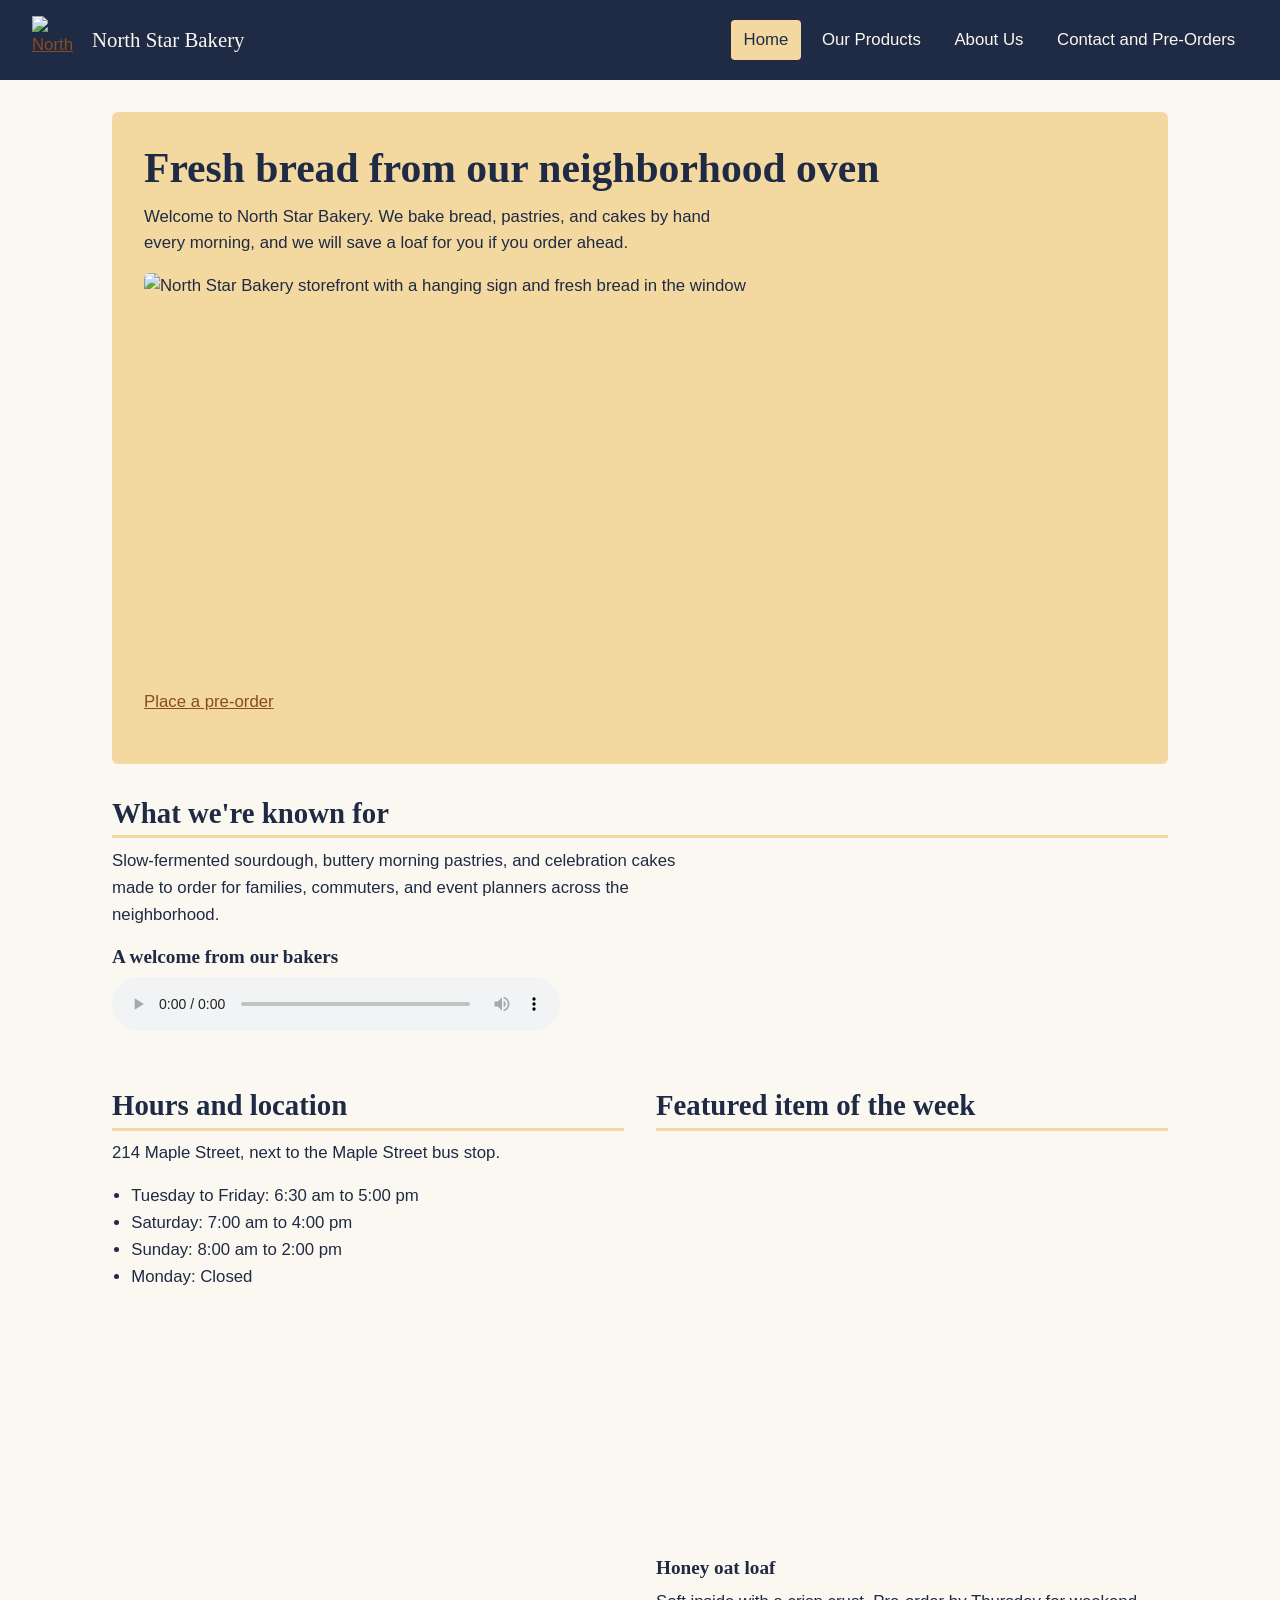
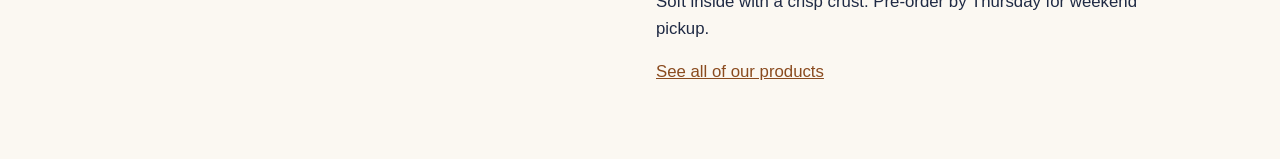
==== index.html @ b234335e "Add files via upload" ====
<!DOCTYPE html>
<html lang="en">
<head>
  <meta charset="UTF-8">
  <meta name="viewport" content="width=device-width, initial-scale=1.0">
  <title>Home | North Star Bakery</title>
  <link rel="stylesheet" href="styles.css">
</head>
<body>
  <header>
    <div class="brand">
      <a href="index.html"><img src="images/bakery-logo.png" alt="North Star Bakery logo, a star above a loaf of bread" width="64" height="64"></a>
      <p>North Star Bakery</p>
    </div>
    <nav aria-label="Main navigation">
      <ul>
        <li><a href="index.html" aria-current="page">Home</a></li>
        <li><a href="products.html">Our Products</a></li>
        <li><a href="about.html">About Us</a></li>
        <li><a href="contact.html">Contact and Pre-Orders</a></li>
      </ul>
    </nav>
  </header>
  <main>
    <section class="hero">
      <h1>Fresh bread from our neighborhood oven</h1>
      <p>Welcome to North Star Bakery. We bake bread, pastries, and cakes by hand every morning, and we will save a loaf for you if you order ahead.</p>
      <img src="images/bakery-storefront.jpg" alt="North Star Bakery storefront with a hanging sign and fresh bread in the window" width="640" height="400">
      <p><a href="contact.html">Place a pre-order</a></p>
    </section>

    <section>
      <h2>What we're known for</h2>
      <p>Slow-fermented sourdough, buttery morning pastries, and celebration cakes made to order for families, commuters, and event planners across the neighborhood.</p>
      <h3>A welcome from our bakers</h3>
      <audio controls>
        <source src="media/bakery-welcome.mp3" type="audio/mpeg">
        <p>Your browser does not support audio playback. The message says: we bake fresh every morning, and we are glad you stopped by. <a href="media/bakery-welcome.mp3">Download the audio file</a>.</p>
      </audio>
    </section>

    <div class="split">
      <section>
        <h2>Hours and location</h2>
        <p>214 Maple Street, next to the Maple Street bus stop.</p>
        <ul>
          <li>Tuesday to Friday: 6:30 am to 5:00 pm</li>
          <li>Saturday: 7:00 am to 4:00 pm</li>
          <li>Sunday: 8:00 am to 2:00 pm</li>
          <li>Monday: Closed</li>
        </ul>
      </section>

      <section>
        <h2>Featured item of the week</h2>
        <picture>
          <source media="(min-width: 48em)" srcset="images/bakery-feature-large.jpg">
          <img src="images/bakery-feature-small.jpg" alt="Golden honey oat loaf resting on a wooden board" width="400" height="300">
        </picture>
        <h3>Honey oat loaf</h3>
        <p>Soft inside with a crisp crust. Pre-order by Thursday for weekend pickup.</p>
        <p><a href="products.html">See all of our products</a></p>
      </section>
    </div>
  </main>
  <footer>
    <p>North Star Bakery, 214 Maple Street. Open Tuesday to Sunday.</p>
    <p><a href="contact.html">Send us a pre-order request</a></p>
  </footer>
</body>
</html>
---- styles.css ----
:root {
  --navy: #1f2a44;
  --butter: #f3d9a0;
  --flour: #fbf8f2;
  --crust: #8a4b1f;
  --heading-font: Georgia, "Times New Roman", serif;
  --body-font: "Segoe UI", Arial, sans-serif;
}

*,
*::before,
*::after {
  box-sizing: border-box;
}

body {
  margin: 0;
  font-family: var(--body-font);
  font-size: 1.05rem;
  line-height: 1.6;
  color: var(--navy);
  background-color: var(--flour);
}

h1,
h2,
h3 {
  font-family: var(--heading-font);
  line-height: 1.2;
  margin: 0 0 0.6rem;
}

h1 {
  font-size: 2rem;
}

h2 {
  font-size: 1.5rem;
  border-bottom: 3px solid var(--butter);
  padding-bottom: 0.3rem;
}

h3 {
  font-size: 1.2rem;
}

p {
  margin: 0 0 1rem;
  max-width: 65ch;
}

ul {
  margin: 0 0 1rem;
  padding-left: 1.2rem;
}

a {
  color: var(--crust);
}

a:hover {
  color: var(--navy);
}

a:focus-visible,
button:focus-visible,
input:focus-visible,
select:focus-visible,
textarea:focus-visible {
  outline: 3px solid var(--crust);
  outline-offset: 2px;
}

img,
video {
  display: block;
  max-width: 100%;
  height: auto;
  border-radius: 6px;
  margin-bottom: 1rem;
}

audio {
  width: 100%;
  max-width: 28rem;
  margin-bottom: 1rem;
}

header {
  display: flex;
  flex-direction: column;
  gap: 0.75rem;
  padding: 1rem;
  background-color: var(--navy);
  color: var(--flour);
}

.brand {
  display: flex;
  align-items: center;
  gap: 0.75rem;
}

.brand img {
  width: 48px;
  height: 48px;
  margin: 0;
  border-radius: 0;
}

.brand p {
  margin: 0;
  font-family: var(--heading-font);
  font-size: 1.3rem;
}

nav ul {
  display: flex;
  flex-wrap: wrap;
  gap: 0.5rem;
  list-style: none;
  margin: 0;
  padding: 0;
}

nav a {
  display: block;
  padding: 0.4rem 0.8rem;
  border-radius: 4px;
  color: var(--flour);
  text-decoration: none;
}

nav a:hover,
nav a[aria-current="page"] {
  background-color: var(--butter);
  color: var(--navy);
}

main {
  max-width: 70rem;
  margin: 0 auto;
  padding: 1.25rem 1rem 2rem;
}

main section,
.split > section {
  margin-bottom: 2rem;
}

.hero {
  padding: 1.25rem;
  border-radius: 6px;
  background-color: var(--butter);
}

.hero h2 {
  border-bottom: none;
}

.cards {
  display: flex;
  flex-direction: column;
  gap: 1rem;
  margin-bottom: 1rem;
}

article {
  padding: 1rem;
  border: 2px solid var(--butter);
  border-radius: 6px;
  background-color: #fff;
}

article p {
  margin-bottom: 0;
}

figure {
  margin: 0 0 1.5rem;
}

figcaption {
  padding-top: 0.4rem;
  font-size: 0.95rem;
  font-style: italic;
}

.split {
  display: flex;
  flex-direction: column;
}

form {
  max-width: 36rem;
}

fieldset {
  margin: 0 0 1.25rem;
  padding: 1rem;
  border: 2px solid var(--butter);
  border-radius: 6px;
}

legend {
  padding: 0 0.5rem;
  font-family: var(--heading-font);
  font-size: 1.2rem;
  font-weight: 700;
}

label {
  font-weight: 600;
}

input,
select,
textarea {
  width: 100%;
  margin-top: 0.25rem;
  padding: 0.55rem;
  border: 2px solid var(--navy);
  border-radius: 4px;
  font: inherit;
  color: var(--navy);
  background-color: #fff;
}

button {
  padding: 0.65rem 1.3rem;
  border: 2px solid var(--navy);
  border-radius: 4px;
  font: inherit;
  font-weight: 600;
  color: var(--flour);
  background-color: var(--navy);
  cursor: pointer;
}

button:hover {
  border-color: var(--crust);
  background-color: var(--crust);
}

footer {
  padding: 1rem;
  text-align: center;
  color: var(--flour);
  background-color: var(--navy);
}

footer p {
  max-width: none;
  margin: 0 0 0.25rem;
}

footer a {
  color: var(--butter);
}

@media (min-width: 48em) {
  h1 {
    font-size: 2.6rem;
  }

  h2 {
    font-size: 1.8rem;
  }

  header {
    flex-direction: row;
    justify-content: space-between;
    align-items: center;
    padding: 1rem 2rem;
  }

  main {
    padding: 2rem;
  }

  .hero {
    padding: 2rem;
  }

  .cards {
    flex-direction: row;
  }

  .cards > article {
    flex: 1;
  }

  .split {
    flex-direction: row;
    gap: 2rem;
    align-items: flex-start;
  }

  .split > section {
    flex: 1;
  }
}
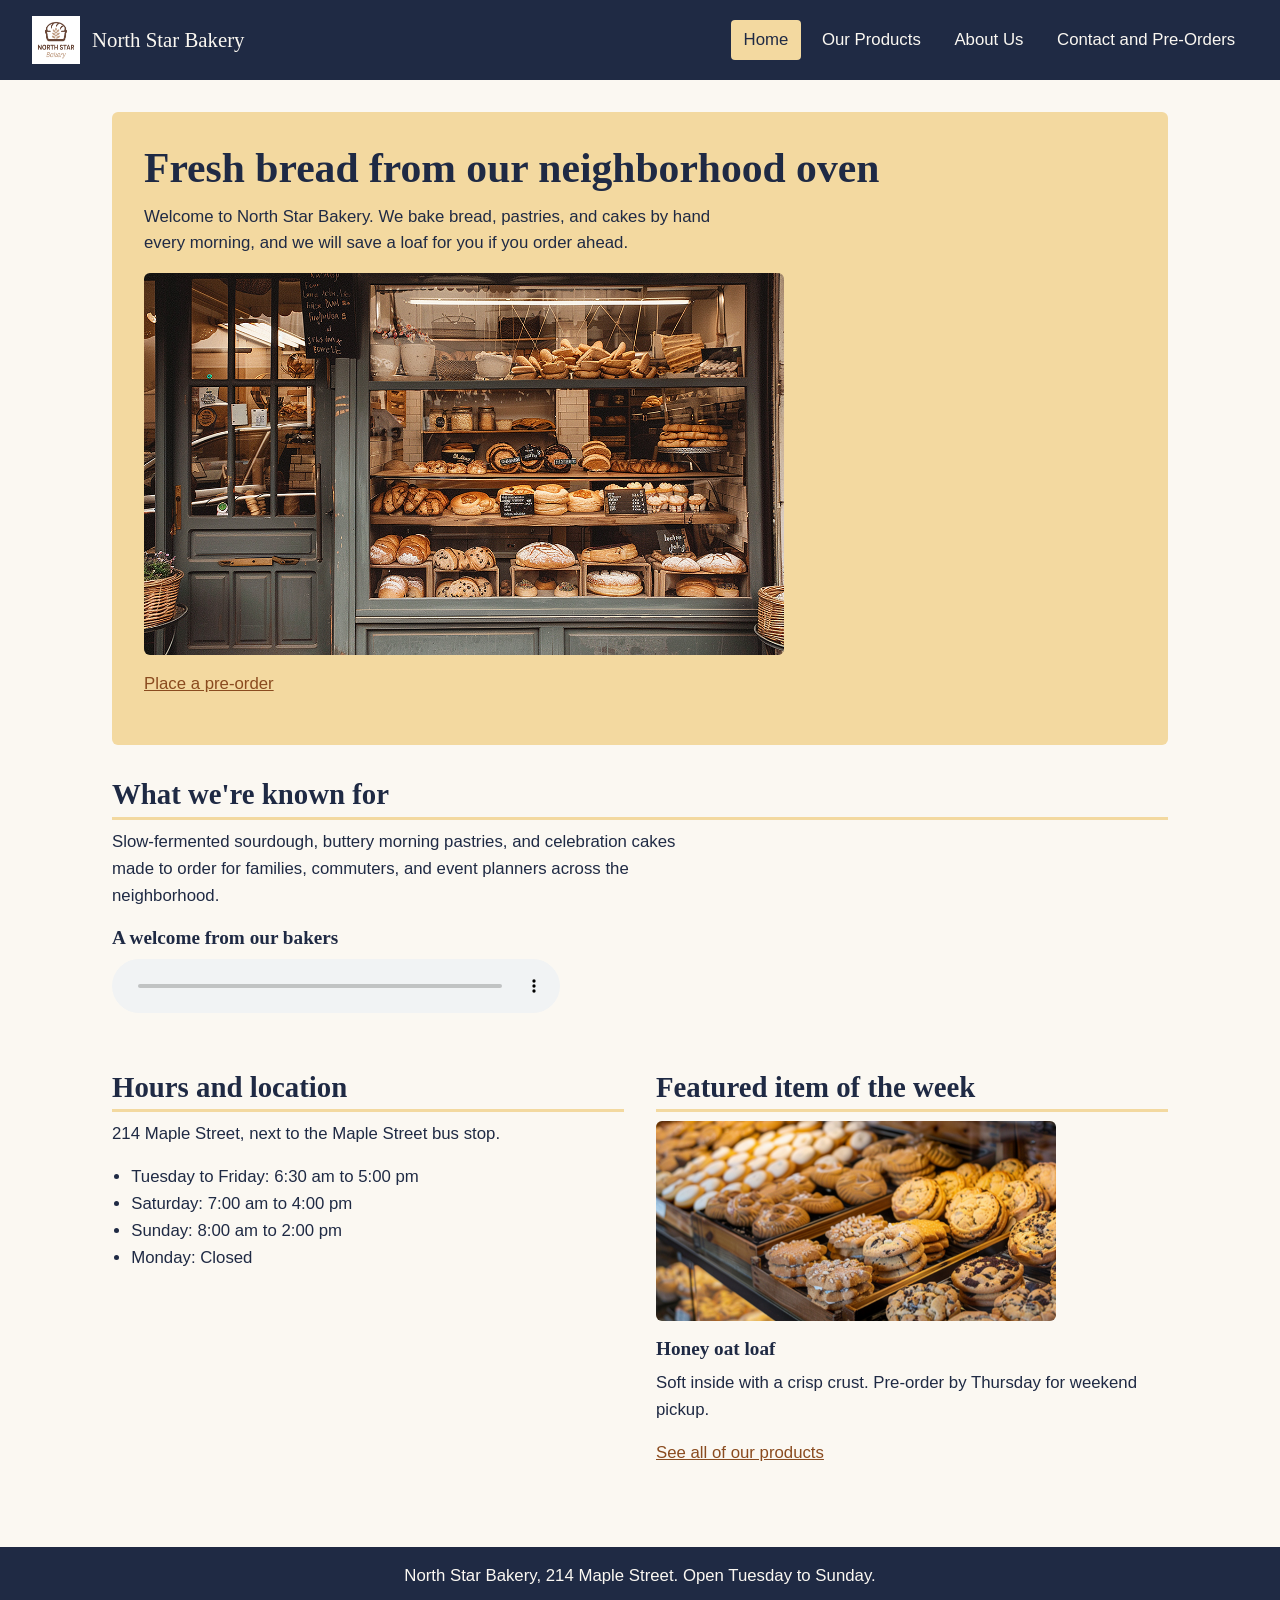
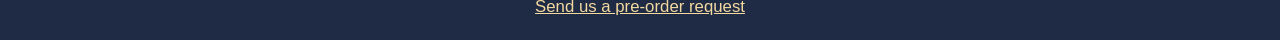
==== commit e27d40f5: "Add files via upload" ====
--- a/index.html
+++ b/index.html
@@ -9,7 +9,7 @@
 <body>
   <header>
     <div class="brand">
-      <a href="index.html"><img src="images/bakery-logo.png" alt="North Star Bakery logo, a star above a loaf of bread" width="64" height="64"></a>
+      <a href="index.html"><img src="images/bakery-logo_c.png" alt="North Star Bakery logo, a star above a loaf of bread" width="64" height="64"></a>
       <p>North Star Bakery</p>
     </div>
     <nav aria-label="Main navigation">
@@ -25,7 +25,7 @@
     <section class="hero">
       <h1>Fresh bread from our neighborhood oven</h1>
       <p>Welcome to North Star Bakery. We bake bread, pastries, and cakes by hand every morning, and we will save a loaf for you if you order ahead.</p>
-      <img src="images/bakery-storefront.jpg" alt="North Star Bakery storefront with a hanging sign and fresh bread in the window" width="640" height="400">
+      <img src="images/bakery-storefront_c.png" alt="North Star Bakery storefront with a hanging sign and fresh bread in the window" width="640" height="400">
       <p><a href="contact.html">Place a pre-order</a></p>
     </section>
 
@@ -34,8 +34,8 @@
       <p>Slow-fermented sourdough, buttery morning pastries, and celebration cakes made to order for families, commuters, and event planners across the neighborhood.</p>
       <h3>A welcome from our bakers</h3>
       <audio controls>
-        <source src="media/bakery-welcome.mp3" type="audio/mpeg">
-        <p>Your browser does not support audio playback. The message says: we bake fresh every morning, and we are glad you stopped by. <a href="media/bakery-welcome.mp3">Download the audio file</a>.</p>
+        <source src="images/bakery-welcome_c.mp3" type="audio/mpeg">
+        <p>Your browser does not support audio playback. The message says: we bake fresh every morning, and we are glad you stopped by. <a href="images/bakery-welcome_c.mp3">Download the audio file</a>.</p>
       </audio>
     </section>
 
@@ -54,8 +54,8 @@
       <section>
         <h2>Featured item of the week</h2>
         <picture>
-          <source media="(min-width: 48em)" srcset="images/bakery-feature-large.jpg">
-          <img src="images/bakery-feature-small.jpg" alt="Golden honey oat loaf resting on a wooden board" width="400" height="300">
+          <source media="(min-width: 48em)" srcset="images/bakery-feature-large_c.png">
+          <img src="images/bakery-feature-small_c.png" alt="Golden honey oat loaf resting on a wooden board" width="400" height="300">
         </picture>
         <h3>Honey oat loaf</h3>
         <p>Soft inside with a crisp crust. Pre-order by Thursday for weekend pickup.</p>
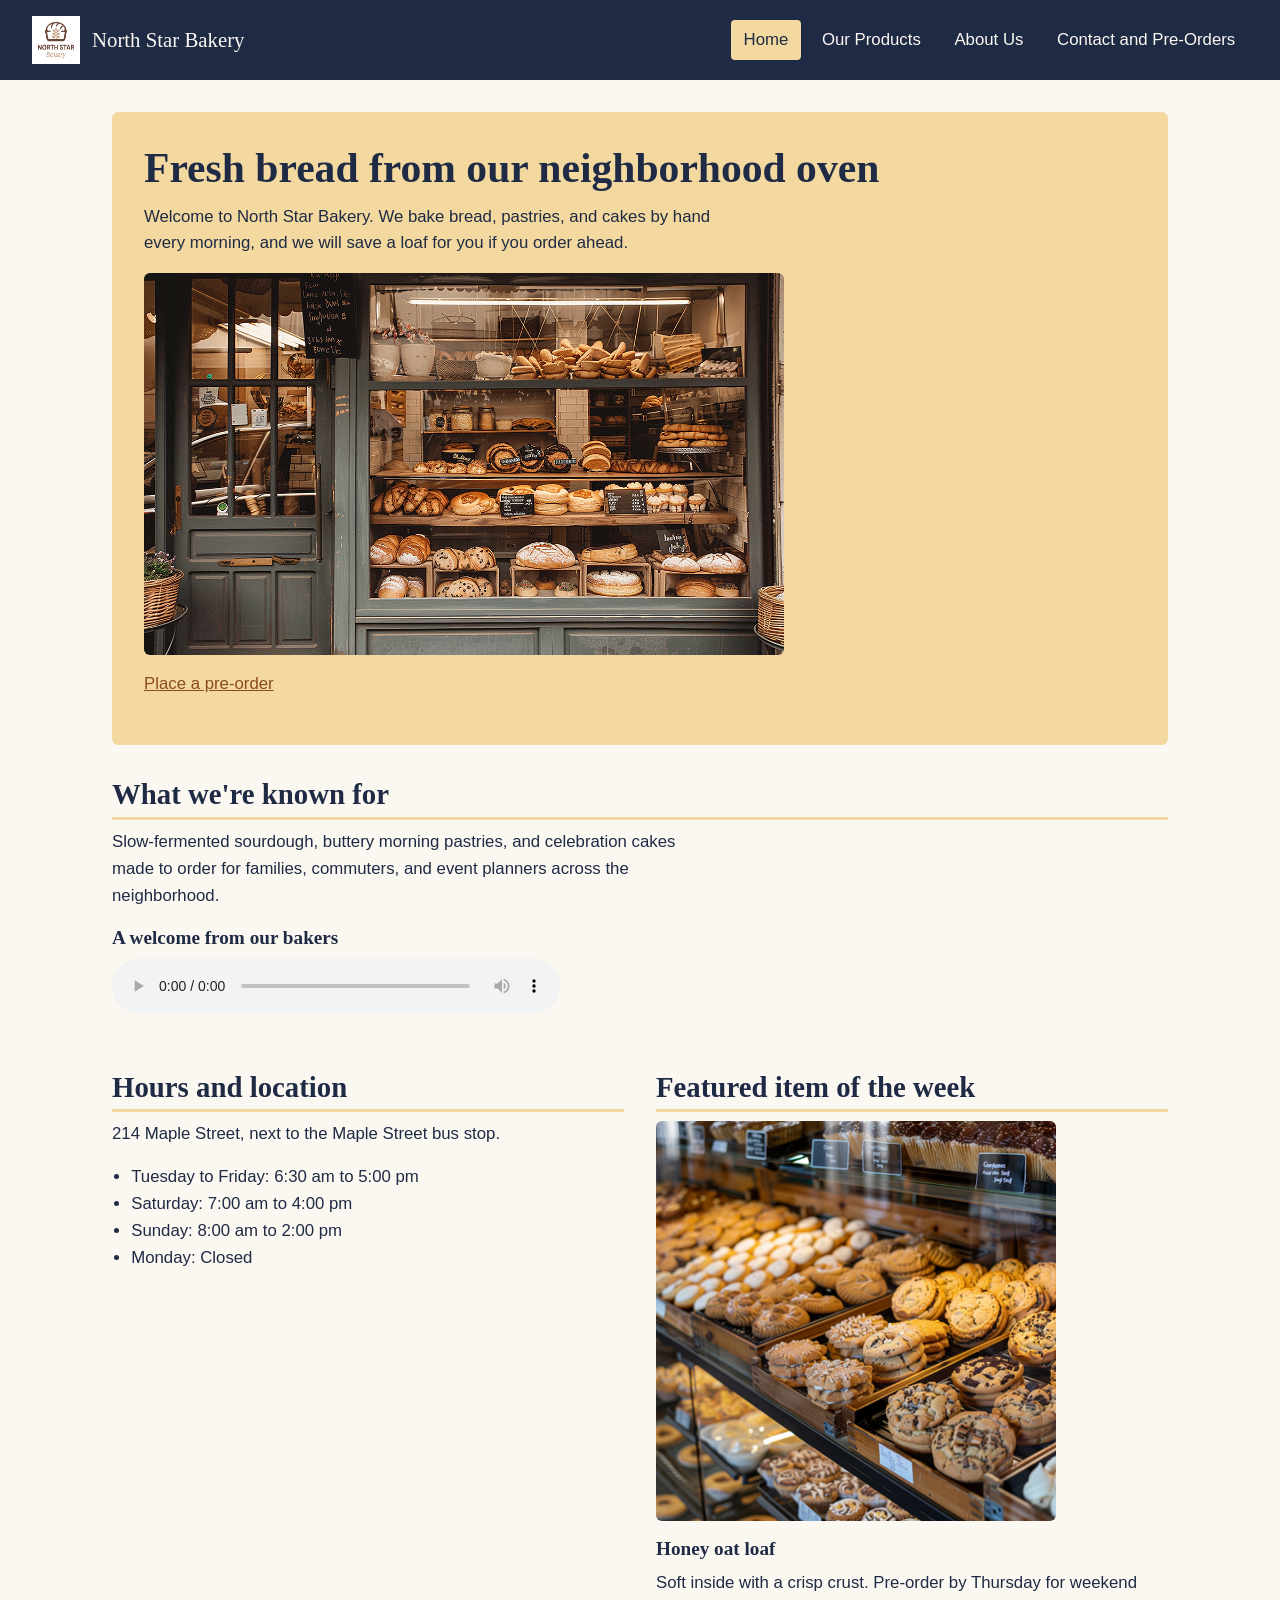
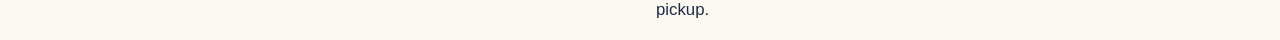
==== commit 93725a7c: "Add files via upload" ====
--- a/index.html
+++ b/index.html
@@ -34,8 +34,8 @@
       <p>Slow-fermented sourdough, buttery morning pastries, and celebration cakes made to order for families, commuters, and event planners across the neighborhood.</p>
       <h3>A welcome from our bakers</h3>
       <audio controls>
-        <source src="images/bakery-welcome_c.mp3" type="audio/mpeg">
-        <p>Your browser does not support audio playback. The message says: we bake fresh every morning, and we are glad you stopped by. <a href="images/bakery-welcome_c.mp3">Download the audio file</a>.</p>
+        <source src="bakery-welcome_c.mp3" type="audio/mpeg">
+        <p>Your browser does not support audio playback. The message says: we bake fresh every morning, and we are glad you stopped by. <a href="bakery-welcome_c.mp3">Download the audio file</a>.</p>
       </audio>
     </section>
 
--- a/styles.css
+++ b/styles.css
@@ -11,6 +11,10 @@
 *::before,
 *::after {
   box-sizing: border-box;
+}
+
+[hidden] {
+  display: none !important;
 }
 
 body {
@@ -258,6 +262,182 @@
   color: var(--butter);
 }
 
+.shortlist-panel {
+  padding: 1.25rem;
+  border: 2px solid var(--crust);
+  border-radius: 6px;
+  background-color: #fff;
+}
+
+.shortlist-count {
+  font-weight: 700;
+  color: var(--crust);
+}
+
+.shortlist-items {
+  list-style: none;
+  margin: 0 0 0.75rem;
+  padding: 0;
+}
+
+.shortlist-item {
+  display: flex;
+  flex-wrap: wrap;
+  align-items: center;
+  justify-content: space-between;
+  gap: 0.5rem;
+  padding: 0.4rem 0;
+  border-bottom: 1px dashed var(--butter);
+}
+
+.shortlist-empty {
+  font-style: italic;
+  color: #5c6272;
+}
+
+.shortlist-actions {
+  display: flex;
+  flex-wrap: wrap;
+  align-items: center;
+  gap: 0.75rem;
+  margin-bottom: 0;
+}
+
+.product-card {
+  display: flex;
+  flex-direction: column;
+}
+
+.product-controls {
+  margin-top: auto;
+  padding-top: 0.75rem;
+}
+
+.shortlist-button {
+  padding: 0.45rem 0.9rem;
+  font-size: 0.95rem;
+}
+
+.shortlist-button.is-saved {
+  border-color: var(--crust);
+  color: var(--flour);
+  background-color: var(--crust);
+}
+
+.quantity-box {
+  display: flex;
+  flex-wrap: wrap;
+  align-items: center;
+  gap: 0.4rem;
+  margin-top: 0.5rem;
+}
+
+.quantity-box label {
+  font-size: 0.9rem;
+}
+
+.quantity-button {
+  min-width: 2.2rem;
+  padding: 0.25rem 0.5rem;
+}
+
+.quantity-input {
+  width: 4rem;
+  margin: 0;
+  padding: 0.25rem;
+  text-align: center;
+}
+
+.text-button {
+  padding: 0.15rem 0.3rem;
+  border: 0;
+  border-radius: 3px;
+  font-size: 0.95rem;
+  font-weight: 600;
+  color: var(--crust);
+  background: none;
+  text-decoration: underline;
+}
+
+.text-button:hover {
+  color: var(--navy);
+  background: none;
+}
+
+.text-button:disabled {
+  color: #8b8f99;
+  text-decoration: none;
+}
+
+.button-link {
+  display: inline-block;
+  padding: 0.65rem 1.3rem;
+  border: 2px solid var(--navy);
+  border-radius: 4px;
+  font-weight: 600;
+  color: var(--flour);
+  background-color: var(--navy);
+  text-decoration: none;
+}
+
+.button-link:hover {
+  border-color: var(--crust);
+  color: var(--flour);
+  background-color: var(--crust);
+}
+
+.secondary-button {
+  border-color: var(--crust);
+  color: var(--crust);
+  background-color: #fff;
+}
+
+.secondary-button:hover {
+  border-color: var(--crust);
+  color: var(--flour);
+  background-color: var(--crust);
+}
+
+button:disabled {
+  cursor: not-allowed;
+  opacity: 0.5;
+}
+
+.field-note {
+  display: block;
+  margin-top: 0.35rem;
+  font-size: 0.9rem;
+  color: var(--crust);
+}
+
+.error-message {
+  display: block;
+  margin-top: 0.25rem;
+  color: #b3261e;
+  font-size: 0.9rem;
+  font-weight: 600;
+}
+
+.error-message:empty {
+  margin: 0;
+}
+
+input.is-invalid,
+select.is-invalid,
+textarea.is-invalid {
+  border-color: #b3261e;
+  background-color: #fff7f6;
+}
+
+.form-success {
+  padding: 0.8rem 1rem;
+  border: 2px solid #2f6b46;
+  border-radius: 4px;
+  color: #1e4d33;
+  background-color: #eef7f0;
+  font-weight: 600;
+}
+
 @media (min-width: 48em) {
   h1 {
     font-size: 2.6rem;
